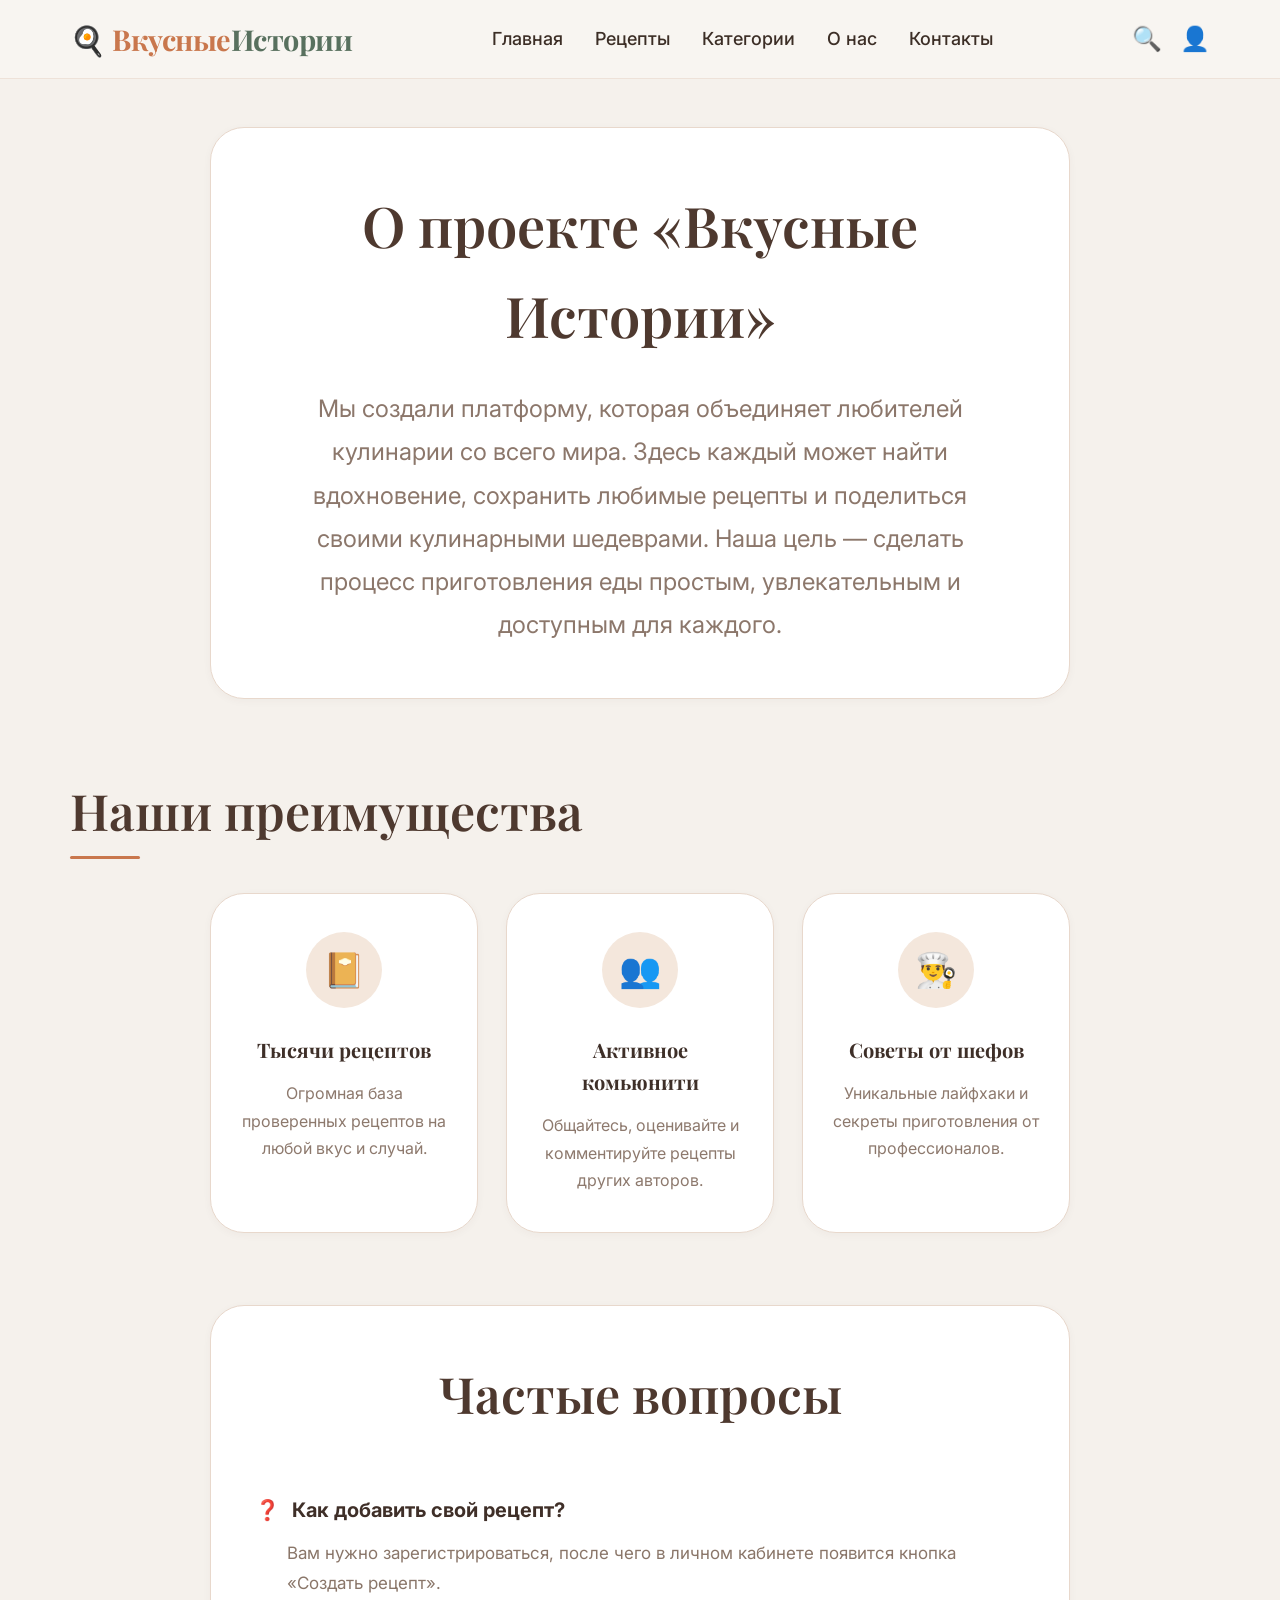
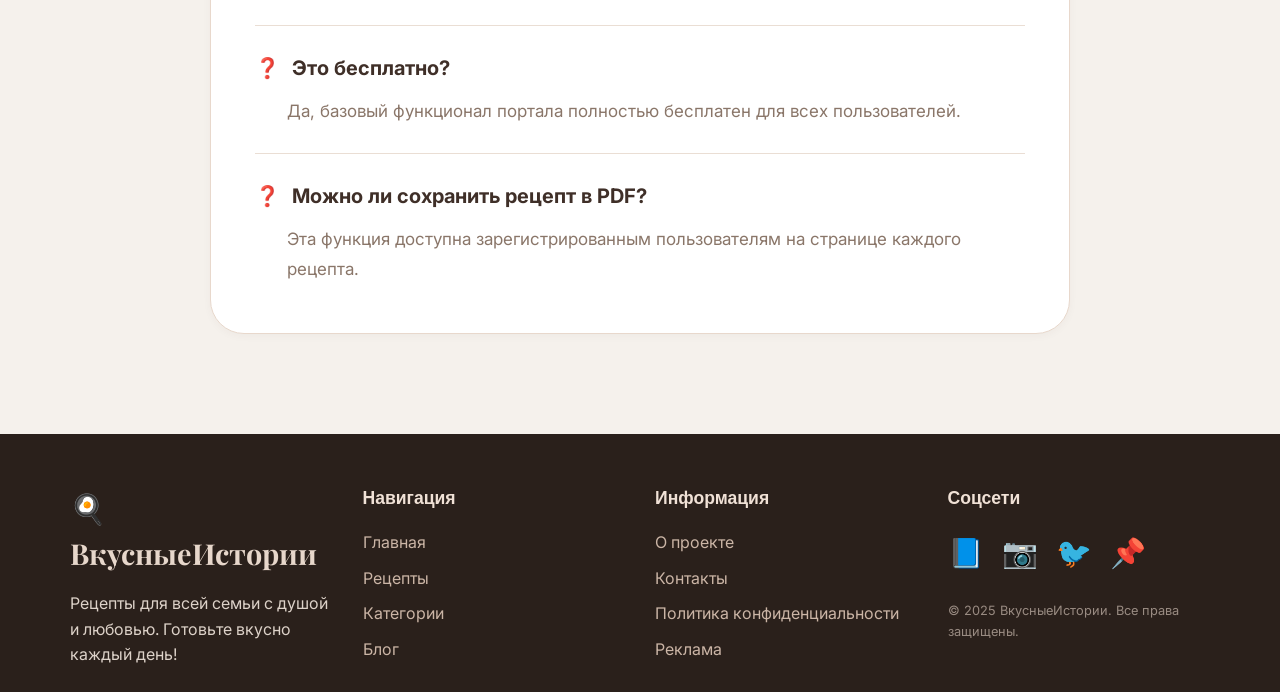
==== about.html @ c6cb8135 "Add files via upload" ====
<!DOCTYPE html>
<html lang="ru">
<head>
    <meta charset="UTF-8" />
    <meta name="viewport" content="width=device-width, initial-scale=1.0" />
    <title>О нас — Вкусные Истории</title>
    <link href="https://fonts.googleapis.com/css2?family=Playfair+Display:wght@500;600&family=Inter:wght@400;500;600&display=swap" rel="stylesheet">
    <link rel="preconnect" href="https://fonts.googleapis.com">
    <link rel="preconnect" href="https://fonts.gstatic.com" crossorigin>
    <link rel="stylesheet" href="assets/style.css">

  <style>
    * {
      margin: 0;
      padding: 0;
      box-sizing: border-box;
    }

    body {
      font-family: 'Inter', sans-serif;
      background: #f5f1ec;
      color: #4e392f;
      line-height: 1.6;
    }

    a {
      text-decoration: none;
      color: inherit;
    }

    .container {
      width: 100%;
      max-width: 1180px;
      margin: 0 auto;
      padding: 0 20px;
    }

    header {
      background: #f8f5f1;
      border-bottom: 1px solid #eee2d9;
    }

    .header-content {
      height: 78px;
      display: flex;
      align-items: center;
      justify-content: space-between;
    }

    .logo {
      font-family: 'Playfair Display', serif;
      font-size: 34px;
      font-weight: 600;
      color: #6a4a3a;
      display: flex;
      align-items: center;
      gap: 8px;
    }

    .logo span {
      color: #58705e;
    }

    nav {
      display: flex;
      gap: 42px;
      font-size: 18px;
      color: #3f3029;
    }

    .header-icons {
      display: flex;
      align-items: center;
      gap: 18px;
      font-size: 24px;
    }

    main {
      padding: 48px 0 70px;
    }

    .card {
      background: #fff;
      border: 1px solid #e8d8cc;
      border-radius: 34px;
      box-shadow: 0 2px 8px rgba(82, 57, 45, 0.04);
    }

    .hero {
      max-width: 860px;
      margin: 0 auto 72px;
      text-align: center;
      padding: 52px 70px;
    }

    .hero h1,
    .section-title,
    .faq h2 {
      font-family: 'Playfair Display', serif;
      font-weight: 600;
      color: #4e392f;
    }

    .hero h1 {
      font-size: 56px;
      margin-bottom: 28px;
    }

    .hero p {
      font-size: 24px;
      color: #8c776b;
      line-height: 1.8;
    }

    .section-title {
      text-align: center;
      font-size: 50px;
      margin-bottom: 42px;
    }

    .advantages {
      margin-bottom: 72px;
    }

    .advantages-grid {
      display: grid;
      grid-template-columns: repeat(3, 1fr);
      gap: 28px;
      max-width: 860px;
      margin: 0 auto;
    }

    .advantage-card {
      padding: 38px 28px;
      text-align: center;
      min-height: 280px;
    }

    .icon-circle {
      width: 76px;
      height: 76px;
      border-radius: 50%;
      background: #f4e7dc;
      display: flex;
      align-items: center;
      justify-content: center;
      margin: 0 auto 26px;
      font-size: 34px;
    }

    .advantage-card h3 {
      font-size: 20px;
      font-weight: 700;
      margin-bottom: 14px;
      color: #3e2f28;
    }

    .advantage-card p {
      font-size: 16px;
      color: #8d796d;
      line-height: 1.7;
    }

    .faq {
      max-width: 860px;
      margin: 0 auto;
      padding: 48px 44px;
    }

    .faq h2 {
      text-align: center;
      font-size: 50px;
      margin-bottom: 34px;
    }

    .faq-item {
      padding: 26px 0;
      border-bottom: 1px solid #eaded4;
    }

    .faq-item:last-child {
      border-bottom: none;
      padding-bottom: 0;
    }

    .faq-question {
      display: flex;
      align-items: center;
      gap: 12px;
      font-size: 20px;
      font-weight: 700;
      margin-bottom: 12px;
      color: #3f2f28;
    }

    .faq-question span {
      color: #c47347;
      font-size: 20px;
    }

    .faq-answer {
      padding-left: 32px;
      font-size: 17px;
      color: #8a7669;
      line-height: 1.8;
    }

    @media (max-width: 992px) {
      .hero h1,
      .section-title,
      .faq h2 {
        font-size: 40px;
      }

      .hero p {
        font-size: 20px;
      }

      .advantages-grid {
        grid-template-columns: 1fr;
      }

      nav {
        gap: 22px;
        font-size: 16px;
      }
    }

    @media (max-width: 768px) {
      .header-content {
        flex-direction: column;
        justify-content: center;
        gap: 14px;
        height: auto;
        padding: 18px 0;
      }

      nav {
        flex-wrap: wrap;
        justify-content: center;
      }

      .hero {
        padding: 40px 24px;
      }

      .hero h1,
      .section-title,
      .faq h2 {
        font-size: 34px;
      }

      .hero p,
      .faq-answer {
        font-size: 16px;
      }

      .faq {
        padding: 36px 24px;
      }
    }
  </style> 
</head>
<body>
  <header>
    <div class="container header-content">
        <div class="logo">
            <a href="#">🍳 Вкусные<span>Истории</span></a>
        </div>

            <nav class="nav">
                <ul class="nav-list">
                    <li><a href="index.html">Главная</a></li>
                    <li><a href="recipes.html">Рецепты</a></li>
                    <li><a href="#">Категории</a></li>
                    <li><a href="about.html">О нас</a></li>
                    <li><a href="contact.html">Контакты</a></li>
                </ul>
            </nav>

    <div class="header-icons">
        <a href="#" class="search-icon">🔍</a>
        <a href="#" class="user-icon">👤</a>
    </div>
    </div>
  </header>

  <main>
    <div class="container">
      <section class="hero card">
        <h1>О проекте «Вкусные Истории»</h1>
        <p>
          Мы создали платформу, которая объединяет любителей кулинарии со всего мира.
          Здесь каждый может найти вдохновение, сохранить любимые рецепты и поделиться
          своими кулинарными шедеврами. Наша цель — сделать процесс приготовления еды
          простым, увлекательным и доступным для каждого.
        </p>
      </section>

      <section class="advantages">
        <h2 class="section-title">Наши преимущества</h2>

        <div class="advantages-grid">
          <div class="advantage-card card">
            <div class="icon-circle">📔</div>
            <h3>Тысячи рецептов</h3>
            <p>
              Огромная база проверенных рецептов на любой вкус и случай.
            </p>
          </div>

          <div class="advantage-card card">
            <div class="icon-circle">👥</div>
            <h3>Активное комьюнити</h3>
            <p>
              Общайтесь, оценивайте и комментируйте рецепты других авторов.
            </p>
          </div>

          <div class="advantage-card card">
            <div class="icon-circle">👨‍🍳</div>
            <h3>Советы от шефов</h3>
            <p>
              Уникальные лайфхаки и секреты приготовления от профессионалов.
            </p>
          </div>
        </div>
      </section>

      <section class="faq card">
        <h2>Частые вопросы</h2>

        <div class="faq-item">
          <div class="faq-question">
            <span>❓</span>
            <p>Как добавить свой рецепт?</p>
          </div>
          <div class="faq-answer">
            Вам нужно зарегистрироваться, после чего в личном кабинете появится кнопка «Создать рецепт».
          </div>
        </div>

        <div class="faq-item">
          <div class="faq-question">
            <span>❓</span>
            <p>Это бесплатно?</p>
          </div>
          <div class="faq-answer">
            Да, базовый функционал портала полностью бесплатен для всех пользователей.
          </div>
        </div>

        <div class="faq-item">
          <div class="faq-question">
            <span>❓</span>
            <p>Можно ли сохранить рецепт в PDF?</p>
          </div>
          <div class="faq-answer">
            Эта функция доступна зарегистрированным пользователям на странице каждого рецепта.
          </div>
        </div>
      </section>
    </div>
  </main>
      <footer class="footer">
        <div class="container footer-container">
            <div class="footer-col">
                <div class="footer-logo">🍳 ВкусныеИстории</div>
                <p>Рецепты для всей семьи с душой и любовью. Готовьте вкусно каждый день!</p>
            </div>
            <div class="footer-col">
                <h4>Навигация</h4>
                <ul>
                    <li><a href="#">Главная</a></li>
                    <li><a href="#">Рецепты</a></li>
                    <li><a href="#">Категории</a></li>
                    <li><a href="#">Блог</a></li>
                </ul>
            </div>
            <div class="footer-col">
                <h4>Информация</h4>
                <ul>
                    <li><a href="#">О проекте</a></li>
                    <li><a href="#">Контакты</a></li>
                    <li><a href="#">Политика конфиденциальности</a></li>
                    <li><a href="#">Реклама</a></li>
                </ul>
            </div>
            <div class="footer-col">
                <h4>Соцсети</h4>
                <div class="social-links">
                    <a href="#">📘</a>
                    <a href="#">📷</a>
                    <a href="#">🐦</a>
                    <a href="#">📌</a>
                </div>
                <p class="copyright">© 2025 ВкусныеИстории. Все права защищены.</p>
            </div>
        </div>
    </footer>
</body>
</html>
---- assets/style.css ----
/* styles.css */
* {
    margin: 0;
    padding: 0;
    box-sizing: border-box;
}

body {
    font-family: 'Montserrat', sans-serif;
    background-color: #fefaf5;  /* тёплый светлый фон */
    color: #2e241f;
    line-height: 1.5;
}

.container {
    max-width: 1280px;
    margin: 0 auto;
    padding: 0 20px;
}

/* Типографика */
h1, h2, h3, h4 {
    font-family: 'Playfair Display', serif;
    font-weight: 600;
    color: #3c2e26;
}

a {
    text-decoration: none;
    color: inherit;
    transition: color 0.2s;
}

/* Шапка */
.header {
    background-color: #ffffff;
    box-shadow: 0 4px 20px rgba(0, 0, 0, 0.03), 0 2px 6px rgba(0, 0, 0, 0.05);
    padding: 15px 0;
    position: sticky;
    top: 0;
    z-index: 100;
}

.header-container {
    display: flex;
    align-items: center;
    justify-content: space-between;
    flex-wrap: wrap;
}

.logo a {
    font-family: 'Playfair Display', serif;
    font-size: 1.8rem;
    font-weight: 700;
    color: #c9774d;
    letter-spacing: -0.5px;
}

.logo span {
    color: #4a6b5e;
}

.nav-list {
    display: flex;
    list-style: none;
    gap: 32px;
}

.nav-list a {
    font-weight: 500;
    color: #3c2e26;
    padding-bottom: 5px;
    border-bottom: 2px solid transparent;
}

.nav-list a:hover {
    color: #c9774d;
    border-bottom-color: #c9774d;
}

.header-icons {
    display: flex;
    gap: 20px;
    font-size: 1.3rem;
}

.header-icons a:hover {
    color: #c9774d;
}

/* Основной грид */
.main-grid {
    display: grid;
    grid-template-columns: 1fr 320px;
    gap: 40px;
    padding: 40px 0;
}

.section-title {
    font-size: 2rem;
    margin-bottom: 30px;
    position: relative;
    display: inline-block;
}

.section-title::after {
    content: '';
    position: absolute;
    bottom: -8px;
    left: 0;
    width: 70px;
    height: 3px;
    background-color: #c9774d;
    border-radius: 2px;
}

/* Сетка карточек рецептов */
.recipe-grid {
    display: grid;
    grid-template-columns: repeat(auto-fill, minmax(280px, 1fr));
    gap: 25px;
}

.recipe-card {
    background: white;
    border-radius: 24px;
    overflow: hidden;
    box-shadow: 0 10px 25px rgba(0, 0, 0, 0.03), 0 2px 5px rgba(0, 0, 0, 0.05);
    transition: transform 0.2s, box-shadow 0.2s;
    display: flex;
    flex-direction: column;
}

.recipe-card:hover {
    transform: translateY(-5px);
    box-shadow: 0 20px 30px rgba(0, 0, 0, 0.08);
}

.recipe-img {
    position: relative;
    height: 200px;
    overflow: hidden;
}

.recipe-img img {
    width: 100%;
    height: 100%;
    object-fit: cover;
    transition: transform 0.4s;
}

.recipe-card:hover .recipe-img img {
    transform: scale(1.05);
}

.badge {
    position: absolute;
    top: 12px;
    right: 12px;
    background-color: #4a6b5e;
    color: white;
    padding: 4px 12px;
    border-radius: 30px;
    font-size: 0.75rem;
    font-weight: 600;
    letter-spacing: 0.3px;
    z-index: 2;
}

.badge.hot {
    background-color: #d97c5b;
}

.recipe-content {
    padding: 20px 18px 22px;
    flex: 1;
    display: flex;
    flex-direction: column;
}

.recipe-title {
    font-size: 1.25rem;
    margin-bottom: 8px;
    line-height: 1.3;
}

.recipe-desc {
    color: #5f4e43;
    font-size: 0.9rem;
    margin-bottom: 15px;
    flex: 1;
}

.recipe-meta {
    display: flex;
    justify-content: space-between;
    align-items: center;
    margin-bottom: 18px;
    font-size: 0.9rem;
}

.time {
    color: #6b584b;
    font-weight: 500;
}

.difficulty {
    padding: 3px 10px;
    border-radius: 30px;
    font-size: 0.75rem;
    font-weight: 600;
    text-transform: lowercase;
}

.difficulty.easy {
    background-color: #e2f0e6;
    color: #2f6b4d;
}

.difficulty.medium {
    background-color: #fff1d6;
    color: #b47d4b;
}

.difficulty.hard {
    background-color: #ffe2dd;
    color: #b85c4c;
}

.btn-recipe {
    display: inline-block;
    font-weight: 600;
    color: #c9774d;
    border-top: 1px dashed #e6d9d0;
    padding-top: 14px;
    text-align: left;
    transition: color 0.2s, padding-left 0.2s;
}

.btn-recipe:hover {
    color: #a75f3a;
    padding-left: 5px;
}

/* Боковая панель */
.sidebar {
    display: flex;
    flex-direction: column;
    gap: 30px;
}

.widget {
    background: white;
    border-radius: 24px;
    padding: 24px 20px;
    box-shadow: 0 10px 25px rgba(0, 0, 0, 0.02);
}

.widget-title {
    font-size: 1.3rem;
    margin-bottom: 18px;
    border-left: 4px solid #c9774d;
    padding-left: 12px;
}

.popular-list {
    list-style: none;
}

.popular-list li {
    display: flex;
    justify-content: space-between;
    align-items: center;
    padding: 10px 0;
    border-bottom: 1px solid #f0eae4;
}

.popular-list li:last-child {
    border-bottom: none;
}

.popular-list a {
    font-weight: 500;
    color: #3c2e26;
}

.popular-list a:hover {
    color: #c9774d;
}

.views {
    color: #9b8b80;
    font-size: 0.8rem;
    font-weight: 500;
}

/* Виджет подписки */
.subscribe-widget p {
    margin-bottom: 15px;
    color: #5f4e43;
    font-size: 0.9rem;
}

.subscribe-form {
    display: flex;
    flex-direction: column;
    gap: 10px;
}

.subscribe-form input {
    padding: 12px 16px;
    border: 1px solid #e2d6cd;
    border-radius: 40px;
    font-family: 'Montserrat', sans-serif;
    outline: none;
    transition: border-color 0.2s;
}

.subscribe-form input:focus {
    border-color: #c9774d;
}

.subscribe-form button {
    background-color: #c9774d;
    color: white;
    border: none;
    padding: 12px;
    border-radius: 40px;
    font-weight: 600;
    cursor: pointer;
    transition: background-color 0.2s;
}

.subscribe-form button:hover {
    background-color: #b15f39;
}

/* Облако категорий */
.category-cloud {
    display: flex;
    flex-wrap: wrap;
    gap: 10px;
}

.category-cloud a {
    background-color: #f5efe9;
    padding: 6px 16px;
    border-radius: 30px;
    font-size: 0.85rem;
    font-weight: 500;
    color: #4f3f35;
    transition: background-color 0.2s, color 0.2s;
}

.category-cloud a:hover {
    background-color: #c9774d;
    color: white;
}

/* Виджет совета */
.tip-widget {
    background: linear-gradient(145deg, #f9f1ea, #fefaf5);
    border: 1px solid #f0e0d6;
}

.tip-widget p {
    font-style: italic;
    color: #4d3d33;
    line-height: 1.6;
}

/* Подвал */
.footer {
    background-color: #2a201b;
    color: #ddd2c9;
    padding: 50px 0 20px;
    margin-top: 30px;
}

.footer-container {
    display: grid;
    grid-template-columns: repeat(4, 1fr);
    gap: 30px;
}

.footer-logo {
    font-family: 'Playfair Display', serif;
    font-size: 1.8rem;
    font-weight: 700;
    color: #e7d7cb;
    margin-bottom: 15px;
}

.footer-col h4 {
    color: #f0e1d6;
    font-size: 1.1rem;
    margin-bottom: 18px;
    font-family: 'Montserrat', sans-serif;
    font-weight: 600;
}

.footer-col ul {
    list-style: none;
}

.footer-col ul li {
    margin-bottom: 10px;
}

.footer-col a {
    color: #cbb5a6;
    transition: color 0.2s;
}

.footer-col a:hover {
    color: #e1b89c;
}

.social-links {
    display: flex;
    gap: 18px;
    font-size: 1.8rem;
    margin-bottom: 25px;
}

.social-links a {
    color: #e7d7cb;
    transition: color 0.2s, transform 0.2s;
}

.social-links a:hover {
    color: #c9774d;
    transform: translateY(-3px);
}

.copyright {
    font-size: 0.8rem;
    color: #998b82;
    margin-top: 20px;
}

/* =========================
   AUTH / LOGIN / REGISTER
========================= */

.auth-page {
    min-height: calc(100vh - 90px);
    display: flex;
    align-items: center;
    justify-content: center;
    padding: 60px 0;
}

.auth-card {
    width: 100%;
    max-width: 980px;
    background: #ffffff;
    border-radius: 32px;
    overflow: hidden;
    display: grid;
    grid-template-columns: 1fr 1.2fr;
    box-shadow: 0 10px 30px rgba(0,0,0,0.04);
    border: 1px solid #efe3da;
}

.auth-side {
    background: linear-gradient(145deg, #f3e7dc, #efe2d6);
    padding: 50px 40px;
}

.auth-side h2 {
    font-size: 2.2rem;
    margin-bottom: 35px;
}

.auth-benefits {
    display: flex;
    flex-direction: column;
    gap: 28px;
}

.auth-benefit {
    display: flex;
    gap: 16px;
    align-items: flex-start;
}

.auth-benefit-icon {
    width: 48px;
    height: 48px;
    border-radius: 50%;
    background: rgba(255,255,255,0.6);
    display: flex;
    align-items: center;
    justify-content: center;
    color: #c9774d;
    font-size: 1.2rem;
    flex-shrink: 0;
}

.auth-benefit h4 {
    font-size: 1.1rem;
    margin-bottom: 4px;
}

.auth-benefit p {
    color: #6b584b;
    font-size: 0.95rem;
}

.auth-form {
    padding: 50px;
    display: flex;
    flex-direction: column;
    justify-content: center;
}

.auth-title {
    font-size: 3rem;
    margin-bottom: 12px;
}

.auth-subtitle {
    color: #8f7b6e;
    margin-bottom: 35px;
}

.auth-group {
    margin-bottom: 22px;
}

.auth-group label {
    display: block;
    margin-bottom: 10px;
    font-weight: 600;
    color: #3c2e26;
}

.auth-input {
    width: 100%;
    height: 54px;
    border: 1px solid #e7d8cd;
    border-radius: 18px;
    padding: 0 18px;
    font-family: 'Montserrat', sans-serif;
    font-size: 1rem;
    background: #fff;
    outline: none;
    transition: 0.2s;
}

.auth-input:focus {
    border-color: #c9774d;
    box-shadow: 0 0 0 4px rgba(201,119,77,0.08);
}

.auth-btn {
    width: 100%;
    height: 58px;
    border: none;
    border-radius: 18px;
    background: #c9774d;
    color: white;
    font-size: 1rem;
    font-weight: 600;
    cursor: pointer;
    margin-top: 10px;
    transition: 0.2s;
}

.auth-btn:hover {
    background: #b15f39;
}

.auth-bottom {
    margin-top: 24px;
    text-align: center;
    color: #8f7b6e;
    font-size: 0.95rem;
}

.auth-bottom a {
    color: #c9774d;
    font-weight: 600;
}

/* =========================
   ABOUT PAGE
========================= */

.about-page {
    padding: 70px 0;
}

.about-card {
    max-width: 860px;
    margin: 0 auto 70px;
    background: white;
    border-radius: 32px;
    padding: 55px;
    text-align: center;
    box-shadow: 0 8px 25px rgba(0,0,0,0.03);
    border: 1px solid #eee2d8;
}

.about-card h1 {
    font-size: 3rem;
    margin-bottom: 25px;
}

.about-card p {
    color: #7a685d;
    font-size: 1.1rem;
    line-height: 1.9;
}

.features-section {
    margin-bottom: 70px;
}

.features-grid {
    display: grid;
    grid-template-columns: repeat(auto-fit, minmax(260px, 1fr));
    gap: 25px;
}

.feature-card {
    background: white;
    border-radius: 26px;
    padding: 35px 28px;
    text-align: center;
    box-shadow: 0 10px 25px rgba(0,0,0,0.03);
    border: 1px solid #eee1d7;
}

.feature-icon {
    width: 74px;
    height: 74px;
    border-radius: 50%;
    background: #f8eee8;
    color: #c9774d;
    display: flex;
    align-items: center;
    justify-content: center;
    margin: 0 auto 22px;
    font-size: 1.7rem;
}

.feature-card h3 {
    margin-bottom: 12px;
}

.feature-card p {
    color: #7a685d;
}

/* =========================
   FAQ
========================= */

.faq-section {
    max-width: 900px;
    margin: 0 auto;
    background: white;
    border-radius: 30px;
    padding: 45px;
    border: 1px solid #eee1d7;
    box-shadow: 0 10px 25px rgba(0,0,0,0.03);
}

.faq-item {
    padding: 22px 0;
    border-bottom: 1px solid #f1e6de;
}

.faq-item:last-child {
    border-bottom: none;
}

.faq-question {
    display: flex;
    align-items: center;
    gap: 10px;
    font-weight: 700;
    margin-bottom: 10px;
    color: #3c2e26;
}

.faq-answer {
    color: #7a685d;
    line-height: 1.7;
}

/* =========================
   CONTACT PAGE
========================= */

.contact-wrapper {
    padding: 70px 0;
}

.contact-card {
    background: white;
    border-radius: 32px;
    overflow: hidden;
    display: grid;
    grid-template-columns: 1fr 1fr;
    border: 1px solid #eee1d7;
    box-shadow: 0 10px 30px rgba(0,0,0,0.03);
}

.contact-info {
    padding: 50px;
}

.contact-info h1 {
    font-size: 3rem;
    margin-bottom: 20px;
}

.contact-info p {
    color: #7a685d;
    margin-bottom: 35px;
    line-height: 1.8;
}

.contact-items {
    display: flex;
    flex-direction: column;
    gap: 28px;
}

.contact-item {
    display: flex;
    gap: 18px;
}

.contact-icon {
    width: 52px;
    height: 52px;
    border-radius: 50%;
    background: #f8eee8;
    display: flex;
    align-items: center;
    justify-content: center;
    color: #c9774d;
    font-size: 1.2rem;
    flex-shrink: 0;
}

.contact-item h4 {
    margin-bottom: 4px;
}

.contact-item p,
.contact-item a {
    color: #7a685d;
}

.contact-map {
    background: #efe4d9;
    display: flex;
    align-items: center;
    justify-content: center;
    color: #8b7769;
    font-size: 1.1rem;
    min-height: 500px;
}

/* =========================
   REVIEWS PAGE
========================= */

.reviews-page {
    padding: 70px 0;
}

.reviews-header {
    text-align: center;
    margin-bottom: 55px;
}

.reviews-header h1 {
    font-size: 3.4rem;
    margin-bottom: 14px;
}

.reviews-header p {
    color: #8a776b;
    font-size: 1.1rem;
}

.reviews-grid {
    display: grid;
    grid-template-columns: repeat(auto-fit, minmax(420px, 1fr));
    gap: 30px;
}

.review-card {
    background: white;
    border-radius: 28px;
    padding: 30px;
    border: 1px solid #eee1d7;
    box-shadow: 0 10px 25px rgba(0,0,0,0.03);
}

.review-top {
    display: flex;
    align-items: center;
    gap: 18px;
    margin-bottom: 18px;
}

.review-avatar img {
    width: 68px;
    height: 68px;
    border-radius: 50%;
    object-fit: cover;
}

.review-name {
    font-size: 1.2rem;
    margin-bottom: 4px;
}

.review-date {
    color: #99877a;
    font-size: 0.9rem;
}

.review-text {
    color: #6f5d52;
    line-height: 1.8;
    font-style: italic;
    font-size: 1rem;
}

/* =========================
   RECIPES PAGE EXTRA
========================= */

.recipes-header {
    display: flex;
    justify-content: space-between;
    align-items: flex-end;
    gap: 20px;
    margin-bottom: 35px;
}

.recipes-search {
    display: flex;
    gap: 15px;
}

.search-input {
    height: 50px;
    border-radius: 40px;
    border: 1px solid #e5d8cf;
    padding: 0 20px;
    min-width: 260px;
    outline: none;
    font-family: 'Montserrat', sans-serif;
}

.filter-btn {
    height: 50px;
    padding: 0 24px;
    border-radius: 40px;
    border: 1px solid #e5d8cf;
    background: white;
    cursor: pointer;
    font-weight: 600;
    transition: 0.2s;
}

.filter-btn:hover {
    background: #f8eee8;
    border-color: #c9774d;
}

.load-more {
    display: block;
    margin: 70px auto 0;
    border: 2px solid #c9774d;
    background: transparent;
    color: #c9774d;
    border-radius: 18px;
    padding: 14px 34px;
    font-size: 1rem;
    font-weight: 600;
    cursor: pointer;
    transition: 0.2s;
}

.load-more:hover {
    background: #c9774d;
    color: white;
}

/* =========================
   RESPONSIVE EXTRA
========================= */

@media (max-width: 992px) {

    .auth-card,
    .contact-card {
        grid-template-columns: 1fr;
    }

    .recipes-header {
        flex-direction: column;
        align-items: flex-start;
    }

    .reviews-grid {
        grid-template-columns: 1fr;
    }
}

@media (max-width: 768px) {

    .auth-form,
    .auth-side,
    .contact-info,
    .faq-section,
    .about-card {
        padding: 30px 24px;
    }

    .about-card h1,
    .contact-info h1,
    .reviews-header h1,
    .auth-title {
        font-size: 2.3rem;
    }

    .recipes-search {
        width: 100%;
        flex-direction: column;
    }

    .search-input,
    .filter-btn {
        width: 100%;
    }

    .reviews-grid {
        grid-template-columns: 1fr;
    }

    .review-card {
        padding: 24px;
    }
}

@media (max-width: 550px) {

    .auth-title,
    .about-card h1,
    .contact-info h1,
    .reviews-header h1 {
        font-size: 2rem;
    }

    .review-top {
        flex-direction: column;
        align-items: flex-start;
    }

    .contact-item {
        flex-direction: column;
    }

    .faq-section {
        padding: 24px 20px;
    }
}

/* Адаптивность */
@media (max-width: 900px) {
    .main-grid {
        grid-template-columns: 1fr;
    }
    
    .footer-container {
        grid-template-columns: repeat(2, 1fr);
    }
    
    .header-container {
        flex-direction: column;
        gap: 15px;
    }
    
    .nav-list {
        gap: 20px;
        flex-wrap: wrap;
        justify-content: center;
    }
}

@media (max-width: 550px) {
    .recipe-grid {
        grid-template-columns: 1fr;
    }
    
    .footer-container {
        grid-template-columns: 1fr;
        text-align: center;
    }
    
    .social-links {
        justify-content: center;
    }
    
    .section-title::after {
        left: 50%;
        transform: translateX(-50%);
    }
    
    .section-title {
        text-align: center;
        display: block;
    }
}
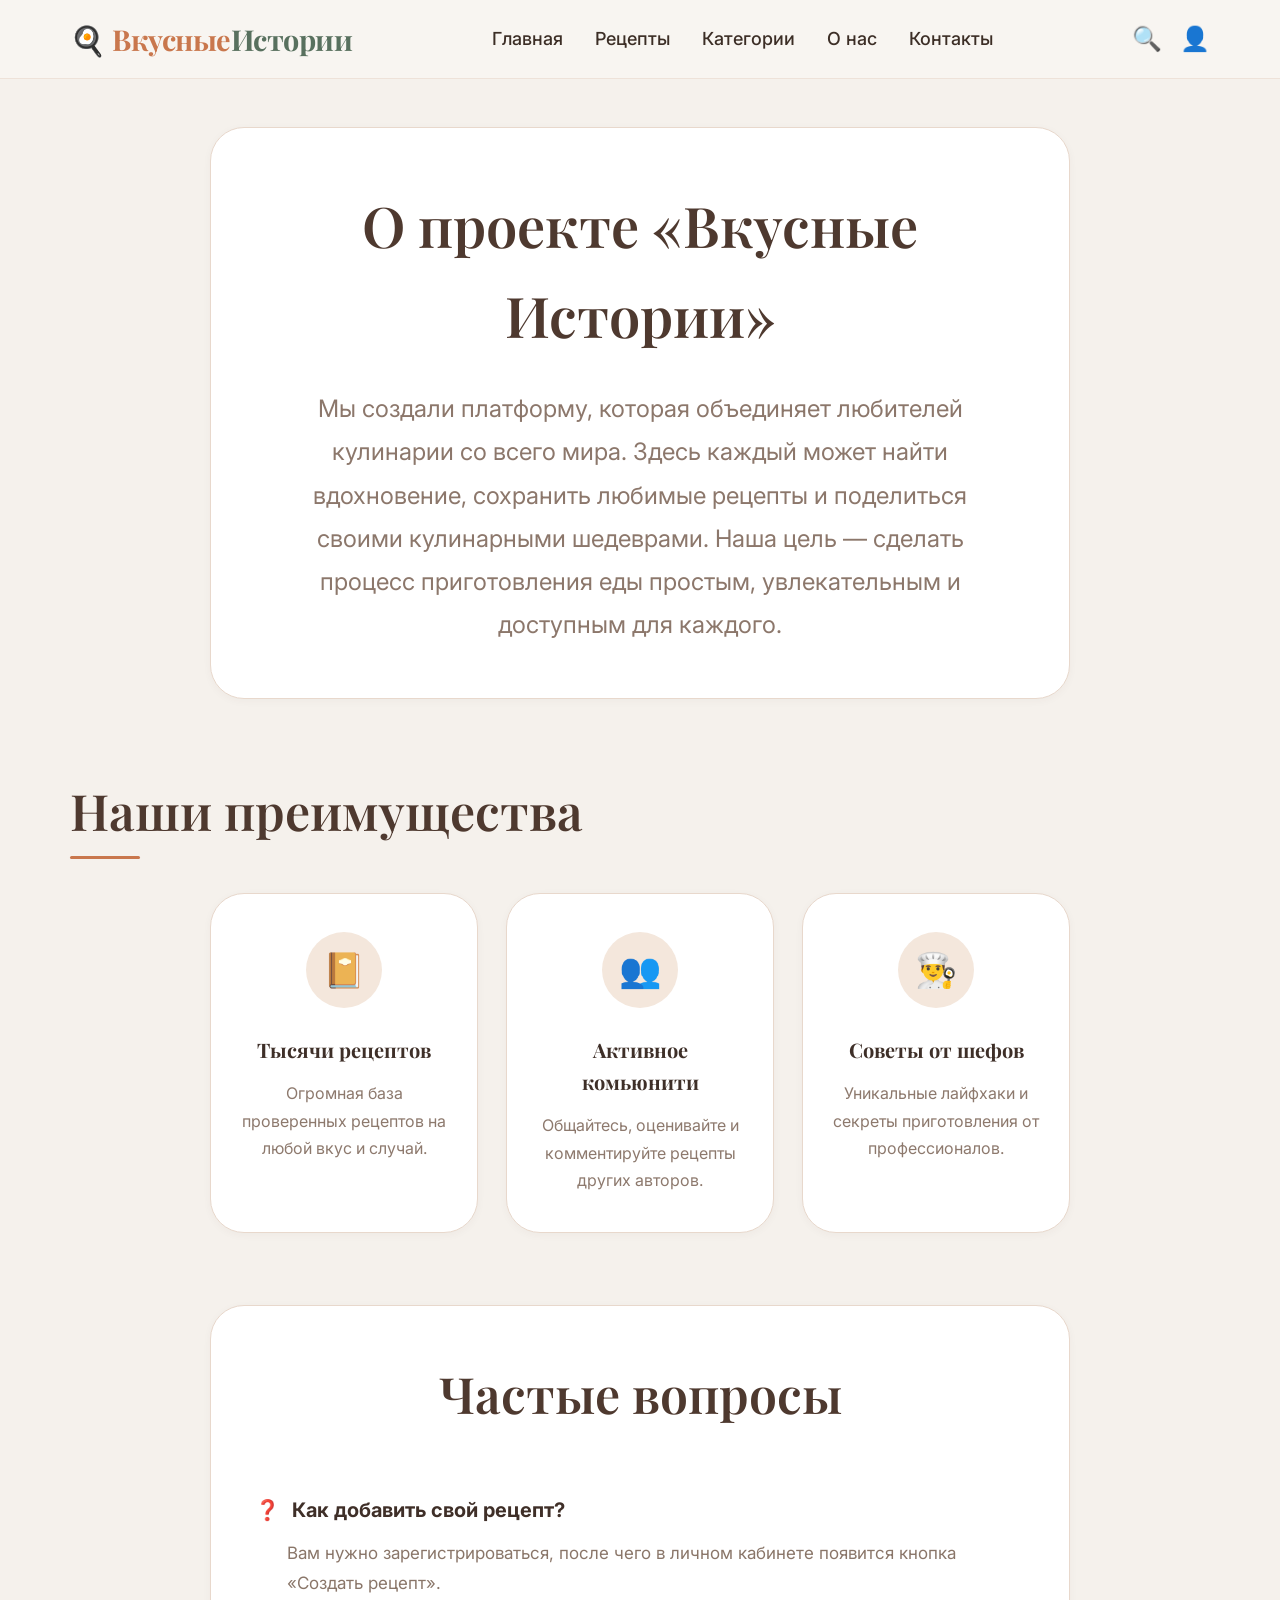
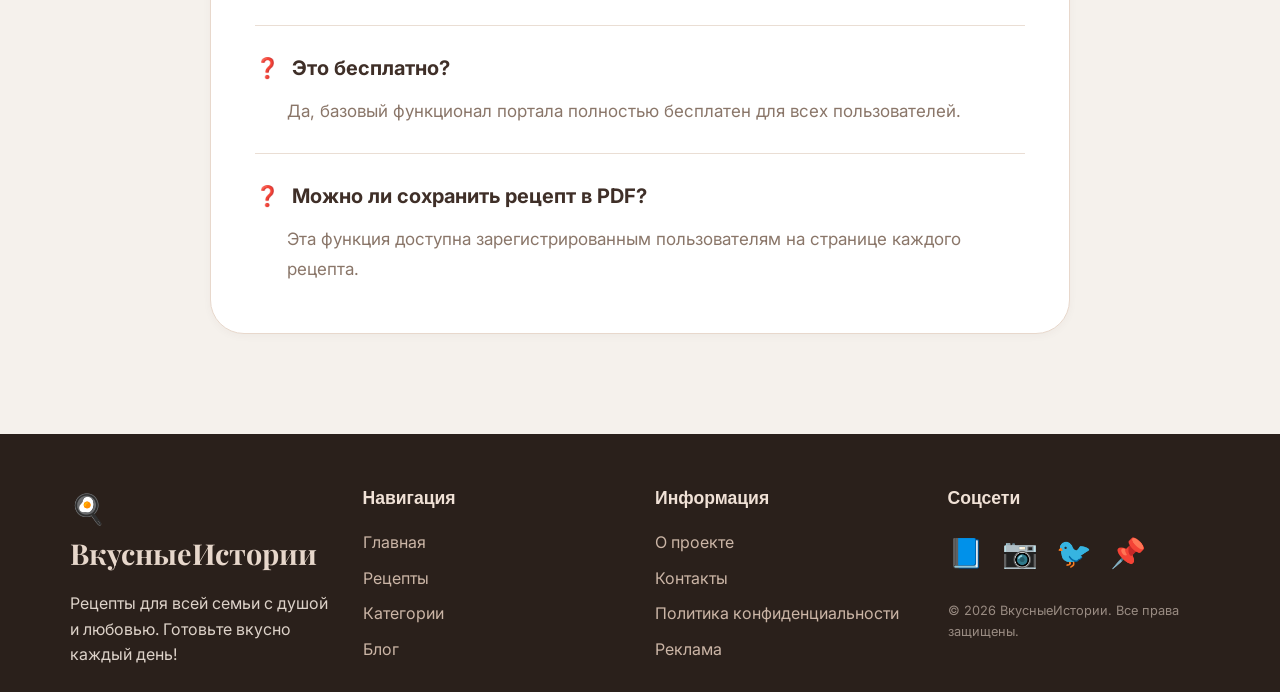
==== commit c215c5dc: "Update about.html" ====
--- a/about.html
+++ b/about.html
@@ -394,7 +394,7 @@
                     <a href="#">🐦</a>
                     <a href="#">📌</a>
                 </div>
-                <p class="copyright">© 2025 ВкусныеИстории. Все права защищены.</p>
+                <p class="copyright">© 2026 ВкусныеИстории. Все права защищены.</p>
             </div>
         </div>
     </footer>
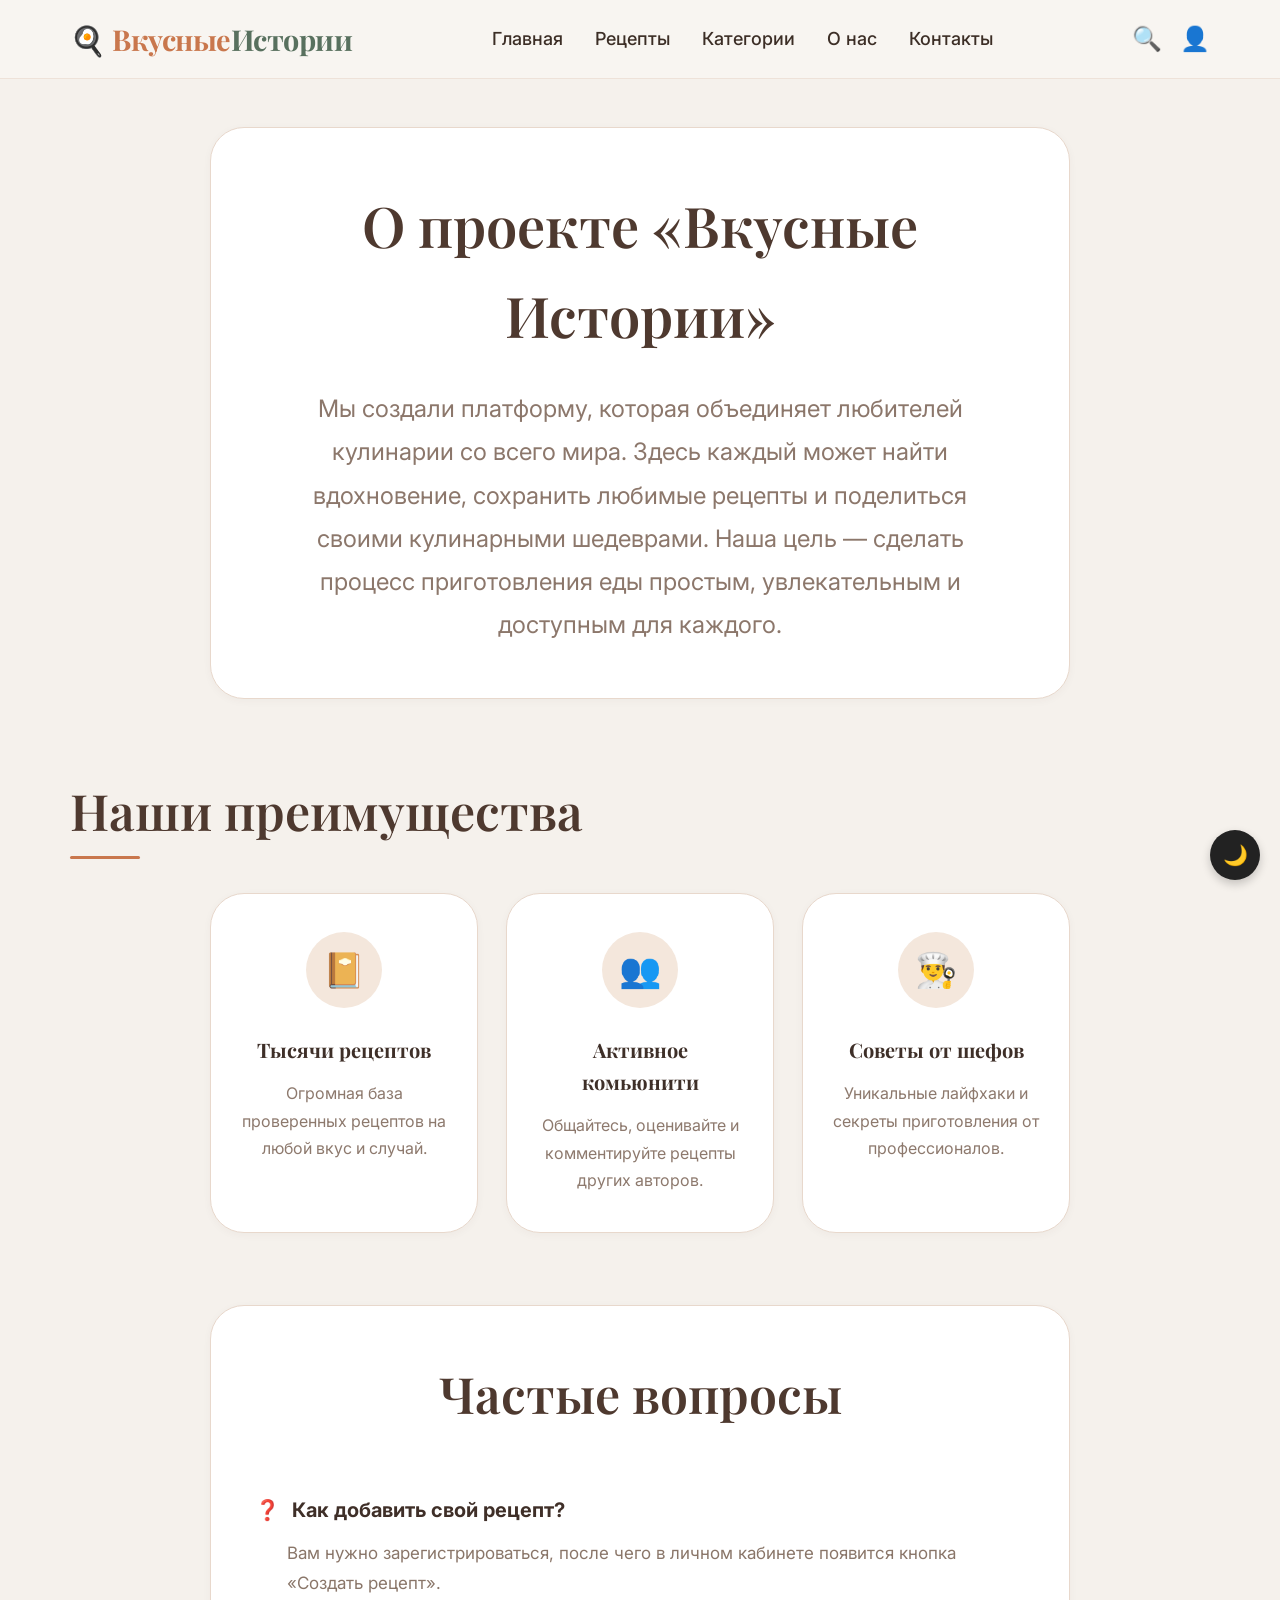
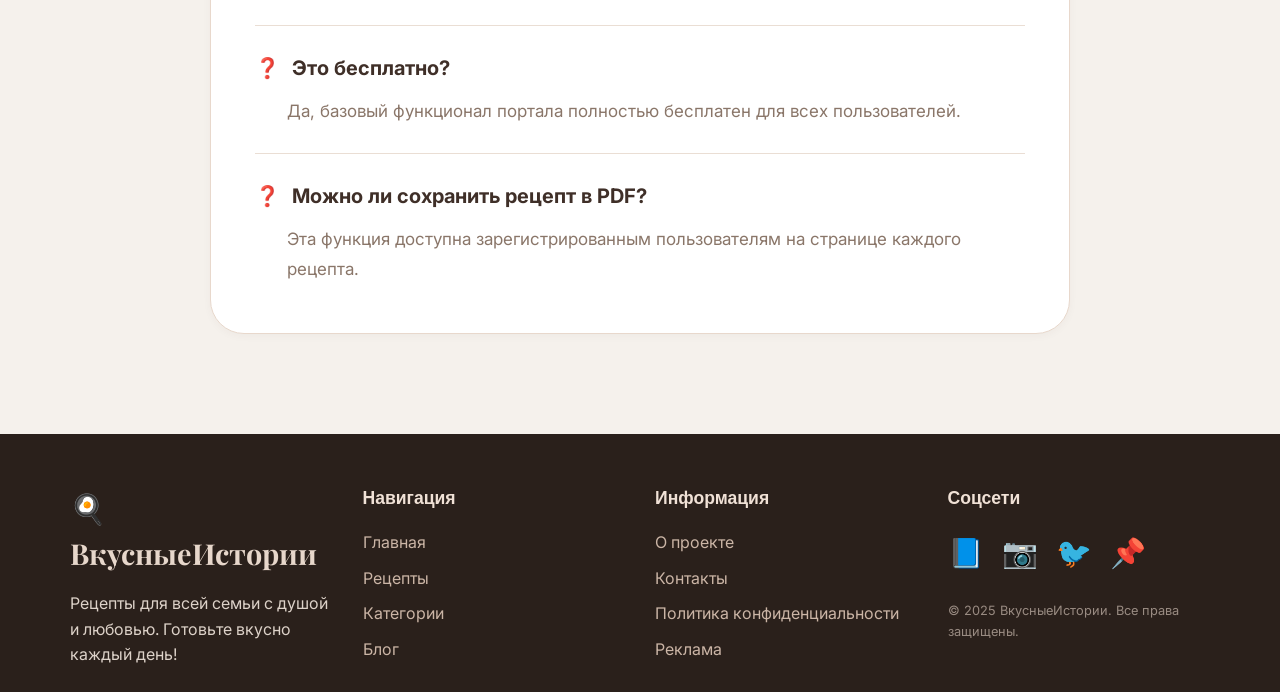
==== commit 44fa5877: "Add files via upload" ====
--- a/about.html
+++ b/about.html
@@ -7,7 +7,8 @@
     <link href="https://fonts.googleapis.com/css2?family=Playfair+Display:wght@500;600&family=Inter:wght@400;500;600&display=swap" rel="stylesheet">
     <link rel="preconnect" href="https://fonts.googleapis.com">
     <link rel="preconnect" href="https://fonts.gstatic.com" crossorigin>
-    <link rel="stylesheet" href="assets/style.css">
+    <link rel="stylesheet" href="assets/styles/style.css">
+    <link rel="stylesheet" href="assets/styles/dark-theme.css">
 
   <style>
     * {
@@ -265,7 +266,7 @@
   <header>
     <div class="container header-content">
         <div class="logo">
-            <a href="#">🍳 Вкусные<span>Истории</span></a>
+            <a href="index.html">🍳 Вкусные<span>Истории</span></a>
         </div>
 
             <nav class="nav">
@@ -394,9 +395,11 @@
                     <a href="#">🐦</a>
                     <a href="#">📌</a>
                 </div>
-                <p class="copyright">© 2026 ВкусныеИстории. Все права защищены.</p>
+                <p class="copyright">© 2025 ВкусныеИстории. Все права защищены.</p>
             </div>
         </div>
     </footer>
+    <script src="assets/script.js"></script>
+
 </body>
 </html>
--- a/assets/styles/style.css
+++ b/assets/styles/style.css
@@ -0,0 +1,514 @@
+/* styles.css */
+* {
+    margin: 0;
+    padding: 0;
+    box-sizing: border-box;
+}
+
+body {
+    font-family: 'Montserrat', sans-serif;
+    background-color: #fefaf5;  /* тёплый светлый фон */
+    color: #2e241f;
+    line-height: 1.5;
+}
+
+.container {
+    max-width: 1280px;
+    margin: 0 auto;
+    padding: 0 20px;
+}
+
+/* Типографика */
+h1, h2, h3, h4 {
+    font-family: 'Playfair Display', serif;
+    font-weight: 600;
+    color: #3c2e26;
+}
+
+a {
+    text-decoration: none;
+    color: inherit;
+    transition: color 0.2s;
+}
+
+/* Шапка */
+.header {
+    background-color: #ffffff;
+    box-shadow: 0 4px 20px rgba(0, 0, 0, 0.03), 0 2px 6px rgba(0, 0, 0, 0.05);
+    padding: 15px 0;
+    position: sticky;
+    top: 0;
+    z-index: 100;
+}
+
+.header-container {
+    display: flex;
+    align-items: center;
+    justify-content: space-between;
+    flex-wrap: wrap;
+}
+
+.logo a {
+    font-family: 'Playfair Display', serif;
+    font-size: 1.8rem;
+    font-weight: 700;
+    color: #c9774d;
+    letter-spacing: -0.5px;
+}
+
+.logo span {
+    color: #4a6b5e;
+}
+
+.nav-list {
+    display: flex;
+    list-style: none;
+    gap: 32px;
+}
+
+.nav-list a {
+    font-weight: 500;
+    color: #3c2e26;
+    padding-bottom: 5px;
+    border-bottom: 2px solid transparent;
+}
+
+.nav-list a:hover {
+    color: #c9774d;
+    border-bottom-color: #c9774d;
+}
+
+.header-icons {
+    display: flex;
+    gap: 20px;
+    font-size: 1.3rem;
+}
+
+.header-icons a:hover {
+    color: #c9774d;
+}
+
+/* Основной грид */
+.main-grid {
+    display: grid;
+    grid-template-columns: 1fr 320px;
+    gap: 40px;
+    padding: 40px 0;
+}
+
+.section-title {
+    font-size: 2rem;
+    margin-bottom: 30px;
+    position: relative;
+    display: inline-block;
+}
+
+.section-title::after {
+    content: '';
+    position: absolute;
+    bottom: -8px;
+    left: 0;
+    width: 70px;
+    height: 3px;
+    background-color: #c9774d;
+    border-radius: 2px;
+}
+
+/* Сетка карточек рецептов */
+.recipe-grid {
+    display: grid;
+    grid-template-columns: repeat(auto-fill, minmax(280px, 1fr));
+    gap: 25px;
+}
+
+.recipe-card {
+    background: white;
+    border-radius: 24px;
+    overflow: hidden;
+    box-shadow: 0 10px 25px rgba(0, 0, 0, 0.03), 0 2px 5px rgba(0, 0, 0, 0.05);
+    transition: transform 0.2s, box-shadow 0.2s;
+    display: flex;
+    flex-direction: column;
+}
+
+.recipe-card:hover {
+    transform: translateY(-5px);
+    box-shadow: 0 20px 30px rgba(0, 0, 0, 0.08);
+}
+
+.recipe-img {
+    position: relative;
+    height: 200px;
+    overflow: hidden;
+}
+
+.recipe-img img {
+    width: 100%;
+    height: 100%;
+    object-fit: cover;
+    transition: transform 0.4s;
+}
+
+.recipe-card:hover .recipe-img img {
+    transform: scale(1.05);
+}
+
+.badge {
+    position: absolute;
+    top: 12px;
+    right: 12px;
+    background-color: #4a6b5e;
+    color: white;
+    padding: 4px 12px;
+    border-radius: 30px;
+    font-size: 0.75rem;
+    font-weight: 600;
+    letter-spacing: 0.3px;
+    z-index: 2;
+}
+
+.badge.hot {
+    background-color: #d97c5b;
+}
+
+.recipe-content {
+    padding: 20px 18px 22px;
+    flex: 1;
+    display: flex;
+    flex-direction: column;
+}
+
+.recipe-title {
+    font-size: 1.25rem;
+    margin-bottom: 8px;
+    line-height: 1.3;
+}
+
+.recipe-desc {
+    color: #5f4e43;
+    font-size: 0.9rem;
+    margin-bottom: 15px;
+    flex: 1;
+}
+
+.recipe-meta {
+    display: flex;
+    justify-content: space-between;
+    align-items: center;
+    margin-bottom: 18px;
+    font-size: 0.9rem;
+}
+
+.time {
+    color: #6b584b;
+    font-weight: 500;
+}
+
+.difficulty {
+    padding: 3px 10px;
+    border-radius: 30px;
+    font-size: 0.75rem;
+    font-weight: 600;
+    text-transform: lowercase;
+}
+
+.difficulty.easy {
+    background-color: #e2f0e6;
+    color: #2f6b4d;
+}
+
+.difficulty.medium {
+    background-color: #fff1d6;
+    color: #b47d4b;
+}
+
+.difficulty.hard {
+    background-color: #ffe2dd;
+    color: #b85c4c;
+}
+
+.btn-recipe {
+    display: inline-block;
+    font-weight: 600;
+    color: #c9774d;
+    border-top: 1px dashed #e6d9d0;
+    padding-top: 14px;
+    text-align: left;
+    transition: color 0.2s, padding-left 0.2s;
+}
+
+.btn-recipe:hover {
+    color: #a75f3a;
+    padding-left: 5px;
+}
+
+/* Боковая панель */
+.sidebar {
+    display: flex;
+    flex-direction: column;
+    gap: 30px;
+}
+
+.widget {
+    background: white;
+    border-radius: 24px;
+    padding: 24px 20px;
+    box-shadow: 0 10px 25px rgba(0, 0, 0, 0.02);
+}
+
+.widget-title {
+    font-size: 1.3rem;
+    margin-bottom: 18px;
+    border-left: 4px solid #c9774d;
+    padding-left: 12px;
+}
+
+.popular-list {
+    list-style: none;
+}
+
+.popular-list li {
+    display: flex;
+    justify-content: space-between;
+    align-items: center;
+    padding: 10px 0;
+    border-bottom: 1px solid #f0eae4;
+}
+
+.popular-list li:last-child {
+    border-bottom: none;
+}
+
+.popular-list a {
+    font-weight: 500;
+    color: #3c2e26;
+}
+
+.popular-list a:hover {
+    color: #c9774d;
+}
+
+.views {
+    color: #9b8b80;
+    font-size: 0.8rem;
+    font-weight: 500;
+}
+
+/* Виджет подписки */
+.subscribe-widget p {
+    margin-bottom: 15px;
+    color: #5f4e43;
+    font-size: 0.9rem;
+}
+
+.subscribe-form {
+    display: flex;
+    flex-direction: column;
+    gap: 10px;
+}
+
+.subscribe-form input {
+    padding: 12px 16px;
+    border: 1px solid #e2d6cd;
+    border-radius: 40px;
+    font-family: 'Montserrat', sans-serif;
+    outline: none;
+    transition: border-color 0.2s;
+}
+
+.subscribe-form input:focus {
+    border-color: #c9774d;
+}
+
+.subscribe-form button {
+    background-color: #c9774d;
+    color: white;
+    border: none;
+    padding: 12px;
+    border-radius: 40px;
+    font-weight: 600;
+    cursor: pointer;
+    transition: background-color 0.2s;
+}
+
+.subscribe-form button:hover {
+    background-color: #b15f39;
+}
+
+/* Облако категорий */
+.category-cloud {
+    display: flex;
+    flex-wrap: wrap;
+    gap: 10px;
+}
+
+.category-cloud a {
+    background-color: #f5efe9;
+    padding: 6px 16px;
+    border-radius: 30px;
+    font-size: 0.85rem;
+    font-weight: 500;
+    color: #4f3f35;
+    transition: background-color 0.2s, color 0.2s;
+}
+
+.category-cloud a:hover {
+    background-color: #c9774d;
+    color: white;
+}
+
+/* Виджет совета */
+.tip-widget {
+    background: linear-gradient(145deg, #f9f1ea, #fefaf5);
+    border: 1px solid #f0e0d6;
+}
+
+.tip-widget p {
+    font-style: italic;
+    color: #4d3d33;
+    line-height: 1.6;
+}
+
+/* Подвал */
+.footer {
+    background-color: #2a201b;
+    color: #ddd2c9;
+    padding: 50px 0 20px;
+    margin-top: 30px;
+}
+
+.footer-container {
+    display: grid;
+    grid-template-columns: repeat(4, 1fr);
+    gap: 30px;
+}
+
+.footer-logo {
+    font-family: 'Playfair Display', serif;
+    font-size: 1.8rem;
+    font-weight: 700;
+    color: #e7d7cb;
+    margin-bottom: 15px;
+}
+
+.footer-col h4 {
+    color: #f0e1d6;
+    font-size: 1.1rem;
+    margin-bottom: 18px;
+    font-family: 'Montserrat', sans-serif;
+    font-weight: 600;
+}
+
+.footer-col ul {
+    list-style: none;
+}
+
+.footer-col ul li {
+    margin-bottom: 10px;
+}
+
+.footer-col a {
+    color: #cbb5a6;
+    transition: color 0.2s;
+}
+
+.footer-col a:hover {
+    color: #e1b89c;
+}
+
+.social-links {
+    display: flex;
+    gap: 18px;
+    font-size: 1.8rem;
+    margin-bottom: 25px;
+}
+
+.social-links a {
+    color: #e7d7cb;
+    transition: color 0.2s, transform 0.2s;
+}
+
+.social-links a:hover {
+    color: #c9774d;
+    transform: translateY(-3px);
+}
+
+.copyright {
+    font-size: 0.8rem;
+    color: #998b82;
+    margin-top: 20px;
+}
+
+
+/* кнопка добавления в избранное  */
+.fav-btn {
+  margin-top: 10px;
+  border: none;
+  background: transparent;
+  cursor: pointer;
+  font-size: 22px;
+}
+
+.fav-btn.active {
+  transform: scale(1.2);
+}
+/* кнопка ввепх */
+.up-btn {
+  position: fixed;
+  bottom: 90px;
+  right: 20px;
+  width: 50px;
+  height: 50px;
+  border: none;
+  border-radius: 50%;
+  cursor: pointer;
+  font-size: 20px;
+  display: none;
+}
+
+/* Адаптивность */
+@media (max-width: 900px) {
+    .main-grid {
+        grid-template-columns: 1fr;
+    }
+    
+    .footer-container {
+        grid-template-columns: repeat(2, 1fr);
+    }
+    
+    .header-container {
+        flex-direction: column;
+        gap: 15px;
+    }
+    
+    .nav-list {
+        gap: 20px;
+        flex-wrap: wrap;
+        justify-content: center;
+    }
+}
+
+@media (max-width: 550px) {
+    .recipe-grid {
+        grid-template-columns: 1fr;
+    }
+    
+    .footer-container {
+        grid-template-columns: 1fr;
+        text-align: center;
+    }
+    
+    .social-links {
+        justify-content: center;
+    }
+    
+    .section-title::after {
+        left: 50%;
+        transform: translateX(-50%);
+    }
+    
+    .section-title {
+        text-align: center;
+        display: block;
+    }
+}
--- a/assets/styles/dark-theme.css
+++ b/assets/styles/dark-theme.css
@@ -0,0 +1,60 @@
+/* DARK THEME */
+
+body.dark-theme {
+    background: #1f1f1f;
+    color: #f5f5f5;
+}
+
+body.dark-theme header,
+body.dark-theme .widget,
+body.dark-theme .recipe-card,
+body.dark-theme .auth-card,
+body.dark-theme .benefits,
+body.dark-theme .form-section,
+body.dark-theme .about-card,
+body.dark-theme .faq-section,
+body.dark-theme .feature-card{
+    background: #2b2b2b;
+    color: #f5f5f5;
+    border-color: #444;
+}
+
+body.dark-theme a,
+body.dark-theme h1,
+body.dark-theme h2,
+body.dark-theme h3,
+body.dark-theme h4 {
+    color: #ffffff;
+}
+
+body.dark-theme .card h1,
+body.dark-theme .card h2,
+body.dark-theme .card h3{
+    color:black;
+}
+
+body.dark-theme .recipe-desc,
+body.dark-theme .auth-subtitle,
+body.dark-theme .feature-card p,
+body.dark-theme .faq-answer {
+    color: #cfcfcf;
+}
+
+
+body.dark-theme .contacts-info h1, 
+body.dark-theme .contacts-info a, 
+body.dark-theme .contacts-info h3 {
+    color: black;
+}
+
+
+body.dark-theme .form-control,
+body.dark-theme .auth-input {
+    background: #333;
+    color: white;
+    border-color: #555;
+}
+
+body.dark-theme .footer {
+    background: #111;
+}
